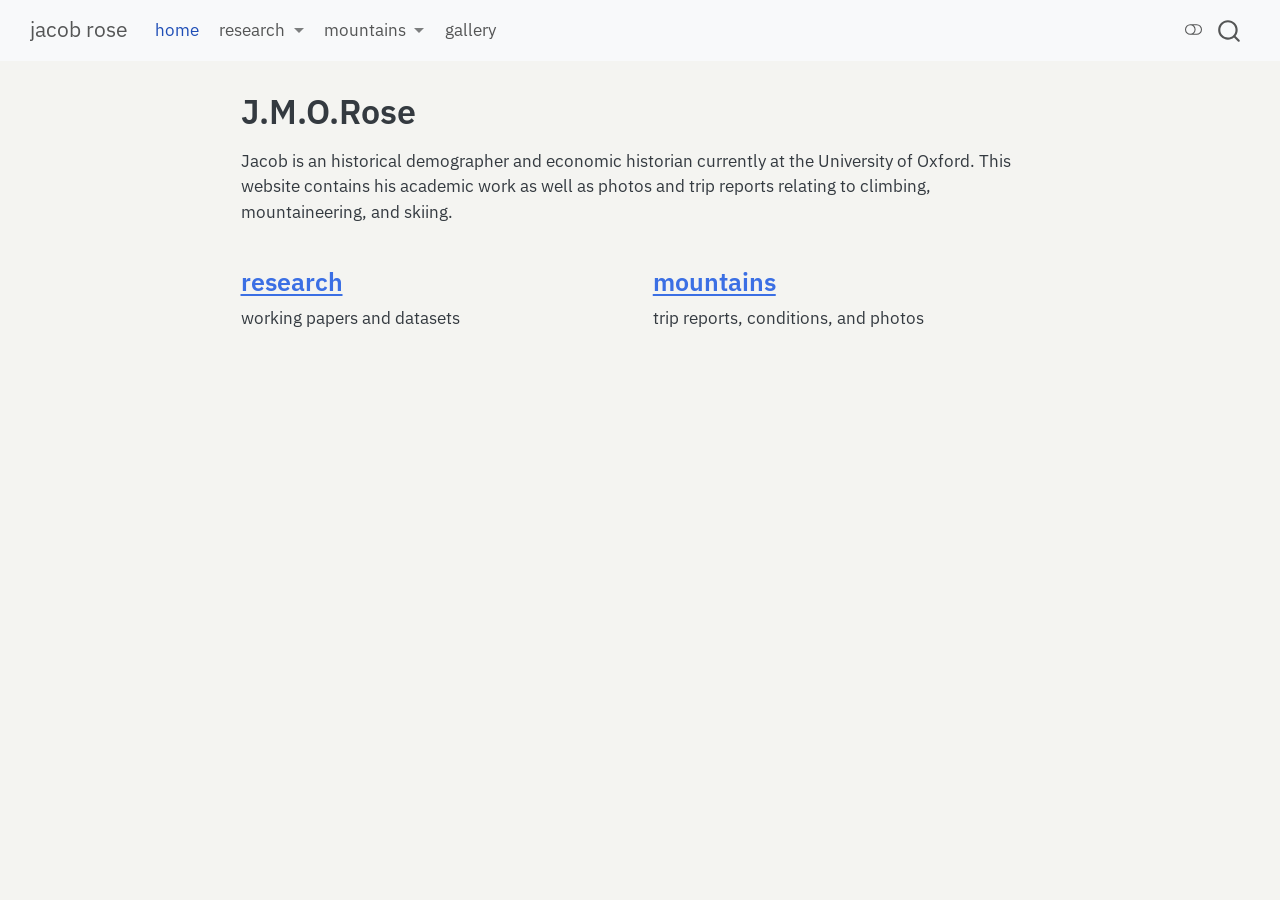
==== docs/index.html @ f940f609 "update site" ====
<!DOCTYPE html>
<html xmlns="http://www.w3.org/1999/xhtml" lang="en" xml:lang="en"><head>

<meta charset="utf-8">
<meta name="generator" content="quarto-1.5.57">

<meta name="viewport" content="width=device-width, initial-scale=1.0, user-scalable=yes">


<title>J.M.O.Rose – jacob rose</title>
<style>
code{white-space: pre-wrap;}
span.smallcaps{font-variant: small-caps;}
div.columns{display: flex; gap: min(4vw, 1.5em);}
div.column{flex: auto; overflow-x: auto;}
div.hanging-indent{margin-left: 1.5em; text-indent: -1.5em;}
ul.task-list{list-style: none;}
ul.task-list li input[type="checkbox"] {
  width: 0.8em;
  margin: 0 0.8em 0.2em -1em; /* quarto-specific, see https://github.com/quarto-dev/quarto-cli/issues/4556 */ 
  vertical-align: middle;
}
</style>


<script src="site_libs/quarto-nav/quarto-nav.js"></script>
<script src="site_libs/quarto-nav/headroom.min.js"></script>
<script src="site_libs/clipboard/clipboard.min.js"></script>
<script src="site_libs/quarto-search/autocomplete.umd.js"></script>
<script src="site_libs/quarto-search/fuse.min.js"></script>
<script src="site_libs/quarto-search/quarto-search.js"></script>
<meta name="quarto:offset" content="./">
<script src="site_libs/quarto-html/quarto.js"></script>
<script src="site_libs/quarto-html/popper.min.js"></script>
<script src="site_libs/quarto-html/tippy.umd.min.js"></script>
<script src="site_libs/quarto-html/anchor.min.js"></script>
<link href="site_libs/quarto-html/tippy.css" rel="stylesheet">
<link href="site_libs/quarto-html/quarto-syntax-highlighting.css" rel="stylesheet" class="quarto-color-scheme" id="quarto-text-highlighting-styles">
<link href="site_libs/quarto-html/quarto-syntax-highlighting-dark.css" rel="prefetch" class="quarto-color-scheme quarto-color-alternate" id="quarto-text-highlighting-styles">
<script src="site_libs/bootstrap/bootstrap.min.js"></script>
<link href="site_libs/bootstrap/bootstrap-icons.css" rel="stylesheet">
<link href="site_libs/bootstrap/bootstrap.min.css" rel="stylesheet" class="quarto-color-scheme" id="quarto-bootstrap" data-mode="light">
<link href="site_libs/bootstrap/bootstrap-dark.min.css" rel="prefetch" class="quarto-color-scheme quarto-color-alternate" id="quarto-bootstrap" data-mode="dark">
<script id="quarto-search-options" type="application/json">{
  "location": "navbar",
  "copy-button": false,
  "collapse-after": 3,
  "panel-placement": "end",
  "type": "overlay",
  "limit": 50,
  "keyboard-shortcut": [
    "f",
    "/",
    "s"
  ],
  "show-item-context": false,
  "language": {
    "search-no-results-text": "No results",
    "search-matching-documents-text": "matching documents",
    "search-copy-link-title": "Copy link to search",
    "search-hide-matches-text": "Hide additional matches",
    "search-more-match-text": "more match in this document",
    "search-more-matches-text": "more matches in this document",
    "search-clear-button-title": "Clear",
    "search-text-placeholder": "",
    "search-detached-cancel-button-title": "Cancel",
    "search-submit-button-title": "Submit",
    "search-label": "Search"
  }
}</script>


<link rel="stylesheet" href="styles.css">
</head>

<body class="nav-fixed fullcontent">

<div id="quarto-search-results"></div>
  <header id="quarto-header" class="headroom fixed-top">
    <nav class="navbar navbar-expand-lg " data-bs-theme="dark">
      <div class="navbar-container container-fluid">
      <div class="navbar-brand-container mx-auto">
    <a class="navbar-brand" href="./index.html">
    <span class="navbar-title">jacob rose</span>
    </a>
  </div>
            <div id="quarto-search" class="" title="Search"></div>
          <button class="navbar-toggler" type="button" data-bs-toggle="collapse" data-bs-target="#navbarCollapse" aria-controls="navbarCollapse" role="menu" aria-expanded="false" aria-label="Toggle navigation" onclick="if (window.quartoToggleHeadroom) { window.quartoToggleHeadroom(); }">
  <span class="navbar-toggler-icon"></span>
</button>
          <div class="collapse navbar-collapse" id="navbarCollapse">
            <ul class="navbar-nav navbar-nav-scroll me-auto">
  <li class="nav-item">
    <a class="nav-link active" href="./index.html" aria-current="page"> 
<span class="menu-text">home</span></a>
  </li>  
  <li class="nav-item dropdown ">
    <a class="nav-link dropdown-toggle" href="#" id="nav-menu-research" role="link" data-bs-toggle="dropdown" aria-expanded="false">
 <span class="menu-text">research</span>
    </a>
    <ul class="dropdown-menu" aria-labelledby="nav-menu-research">    
        <li>
    <a class="dropdown-item" href="./research/index.html">
 <span class="dropdown-text">overview</span></a>
  </li>  
        <li>
    <a class="dropdown-item" href="./research/gallery.html">
 <span class="dropdown-text">gallery</span></a>
  </li>  
    </ul>
  </li>
  <li class="nav-item dropdown ">
    <a class="nav-link dropdown-toggle" href="#" id="nav-menu-mountains" role="link" data-bs-toggle="dropdown" aria-expanded="false">
 <span class="menu-text">mountains</span>
    </a>
    <ul class="dropdown-menu" aria-labelledby="nav-menu-mountains">    
        <li>
    <a class="dropdown-item" href="./mountains/index.html">
 <span class="dropdown-text">overview</span></a>
  </li>  
        <li>
    <a class="dropdown-item" href="./mountains/gallery.html">
 <span class="dropdown-text">gallery</span></a>
  </li>  
    </ul>
  </li>
  <li class="nav-item">
    <a class="nav-link" href="./gallery/index.html"> 
<span class="menu-text">gallery</span></a>
  </li>  
</ul>
          </div> <!-- /navcollapse -->
            <div class="quarto-navbar-tools">
  <a href="" class="quarto-color-scheme-toggle quarto-navigation-tool  px-1" onclick="window.quartoToggleColorScheme(); return false;" title="Toggle dark mode"><i class="bi"></i></a>
</div>
      </div> <!-- /container-fluid -->
    </nav>
</header>
<!-- content -->
<div id="quarto-content" class="quarto-container page-columns page-rows-contents page-layout-article page-navbar">
<!-- sidebar -->
<!-- margin-sidebar -->
    
<!-- main -->
<main class="content" id="quarto-document-content">

<header id="title-block-header" class="quarto-title-block default">
<div class="quarto-title">
<h1 class="title">J.M.O.Rose</h1>
</div>



<div class="quarto-title-meta">

    
  
    
  </div>
  


</header>


<p>Jacob is an historical demographer and economic historian currently at the University of Oxford. This website contains his academic work as well as photos and trip reports relating to climbing, mountaineering, and skiing.</p>
<div class="grid">
<section id="research" class="level3 g-col-12 g-col-md-6">
<h3 class="anchored" data-anchor-id="research"><a href="./research/index.html">research</a></h3>
<p>working papers and datasets</p>
</section>
<section id="mountains" class="level3 g-col-12 g-col-md-6">
<h3 class="anchored" data-anchor-id="mountains"><a href="./mountains/index.html">mountains</a></h3>
<p>trip reports, conditions, and photos</p>
</section>
</div>



</main> <!-- /main -->
<script id="quarto-html-after-body" type="application/javascript">
window.document.addEventListener("DOMContentLoaded", function (event) {
  const toggleBodyColorMode = (bsSheetEl) => {
    const mode = bsSheetEl.getAttribute("data-mode");
    const bodyEl = window.document.querySelector("body");
    if (mode === "dark") {
      bodyEl.classList.add("quarto-dark");
      bodyEl.classList.remove("quarto-light");
    } else {
      bodyEl.classList.add("quarto-light");
      bodyEl.classList.remove("quarto-dark");
    }
  }
  const toggleBodyColorPrimary = () => {
    const bsSheetEl = window.document.querySelector("link#quarto-bootstrap");
    if (bsSheetEl) {
      toggleBodyColorMode(bsSheetEl);
    }
  }
  toggleBodyColorPrimary();  
  const disableStylesheet = (stylesheets) => {
    for (let i=0; i < stylesheets.length; i++) {
      const stylesheet = stylesheets[i];
      stylesheet.rel = 'prefetch';
    }
  }
  const enableStylesheet = (stylesheets) => {
    for (let i=0; i < stylesheets.length; i++) {
      const stylesheet = stylesheets[i];
      stylesheet.rel = 'stylesheet';
    }
  }
  const manageTransitions = (selector, allowTransitions) => {
    const els = window.document.querySelectorAll(selector);
    for (let i=0; i < els.length; i++) {
      const el = els[i];
      if (allowTransitions) {
        el.classList.remove('notransition');
      } else {
        el.classList.add('notransition');
      }
    }
  }
  const toggleGiscusIfUsed = (isAlternate, darkModeDefault) => {
    const baseTheme = document.querySelector('#giscus-base-theme')?.value ?? 'light';
    const alternateTheme = document.querySelector('#giscus-alt-theme')?.value ?? 'dark';
    let newTheme = '';
    if(darkModeDefault) {
      newTheme = isAlternate ? baseTheme : alternateTheme;
    } else {
      newTheme = isAlternate ? alternateTheme : baseTheme;
    }
    const changeGiscusTheme = () => {
      // From: https://github.com/giscus/giscus/issues/336
      const sendMessage = (message) => {
        const iframe = document.querySelector('iframe.giscus-frame');
        if (!iframe) return;
        iframe.contentWindow.postMessage({ giscus: message }, 'https://giscus.app');
      }
      sendMessage({
        setConfig: {
          theme: newTheme
        }
      });
    }
    const isGiscussLoaded = window.document.querySelector('iframe.giscus-frame') !== null;
    if (isGiscussLoaded) {
      changeGiscusTheme();
    }
  }
  const toggleColorMode = (alternate) => {
    // Switch the stylesheets
    const alternateStylesheets = window.document.querySelectorAll('link.quarto-color-scheme.quarto-color-alternate');
    manageTransitions('#quarto-margin-sidebar .nav-link', false);
    if (alternate) {
      enableStylesheet(alternateStylesheets);
      for (const sheetNode of alternateStylesheets) {
        if (sheetNode.id === "quarto-bootstrap") {
          toggleBodyColorMode(sheetNode);
        }
      }
    } else {
      disableStylesheet(alternateStylesheets);
      toggleBodyColorPrimary();
    }
    manageTransitions('#quarto-margin-sidebar .nav-link', true);
    // Switch the toggles
    const toggles = window.document.querySelectorAll('.quarto-color-scheme-toggle');
    for (let i=0; i < toggles.length; i++) {
      const toggle = toggles[i];
      if (toggle) {
        if (alternate) {
          toggle.classList.add("alternate");     
        } else {
          toggle.classList.remove("alternate");
        }
      }
    }
    // Hack to workaround the fact that safari doesn't
    // properly recolor the scrollbar when toggling (#1455)
    if (navigator.userAgent.indexOf('Safari') > 0 && navigator.userAgent.indexOf('Chrome') == -1) {
      manageTransitions("body", false);
      window.scrollTo(0, 1);
      setTimeout(() => {
        window.scrollTo(0, 0);
        manageTransitions("body", true);
      }, 40);  
    }
  }
  const isFileUrl = () => { 
    return window.location.protocol === 'file:';
  }
  const hasAlternateSentinel = () => {  
    let styleSentinel = getColorSchemeSentinel();
    if (styleSentinel !== null) {
      return styleSentinel === "alternate";
    } else {
      return false;
    }
  }
  const setStyleSentinel = (alternate) => {
    const value = alternate ? "alternate" : "default";
    if (!isFileUrl()) {
      window.localStorage.setItem("quarto-color-scheme", value);
    } else {
      localAlternateSentinel = value;
    }
  }
  const getColorSchemeSentinel = () => {
    if (!isFileUrl()) {
      const storageValue = window.localStorage.getItem("quarto-color-scheme");
      return storageValue != null ? storageValue : localAlternateSentinel;
    } else {
      return localAlternateSentinel;
    }
  }
  const darkModeDefault = false;
  let localAlternateSentinel = darkModeDefault ? 'alternate' : 'default';
  // Dark / light mode switch
  window.quartoToggleColorScheme = () => {
    // Read the current dark / light value 
    let toAlternate = !hasAlternateSentinel();
    toggleColorMode(toAlternate);
    setStyleSentinel(toAlternate);
    toggleGiscusIfUsed(toAlternate, darkModeDefault);
  };
  // Ensure there is a toggle, if there isn't float one in the top right
  if (window.document.querySelector('.quarto-color-scheme-toggle') === null) {
    const a = window.document.createElement('a');
    a.classList.add('top-right');
    a.classList.add('quarto-color-scheme-toggle');
    a.href = "";
    a.onclick = function() { try { window.quartoToggleColorScheme(); } catch {} return false; };
    const i = window.document.createElement("i");
    i.classList.add('bi');
    a.appendChild(i);
    window.document.body.appendChild(a);
  }
  // Switch to dark mode if need be
  if (hasAlternateSentinel()) {
    toggleColorMode(true);
  } else {
    toggleColorMode(false);
  }
  const icon = "";
  const anchorJS = new window.AnchorJS();
  anchorJS.options = {
    placement: 'right',
    icon: icon
  };
  anchorJS.add('.anchored');
  const isCodeAnnotation = (el) => {
    for (const clz of el.classList) {
      if (clz.startsWith('code-annotation-')) {                     
        return true;
      }
    }
    return false;
  }
  const onCopySuccess = function(e) {
    // button target
    const button = e.trigger;
    // don't keep focus
    button.blur();
    // flash "checked"
    button.classList.add('code-copy-button-checked');
    var currentTitle = button.getAttribute("title");
    button.setAttribute("title", "Copied!");
    let tooltip;
    if (window.bootstrap) {
      button.setAttribute("data-bs-toggle", "tooltip");
      button.setAttribute("data-bs-placement", "left");
      button.setAttribute("data-bs-title", "Copied!");
      tooltip = new bootstrap.Tooltip(button, 
        { trigger: "manual", 
          customClass: "code-copy-button-tooltip",
          offset: [0, -8]});
      tooltip.show();    
    }
    setTimeout(function() {
      if (tooltip) {
        tooltip.hide();
        button.removeAttribute("data-bs-title");
        button.removeAttribute("data-bs-toggle");
        button.removeAttribute("data-bs-placement");
      }
      button.setAttribute("title", currentTitle);
      button.classList.remove('code-copy-button-checked');
    }, 1000);
    // clear code selection
    e.clearSelection();
  }
  const getTextToCopy = function(trigger) {
      const codeEl = trigger.previousElementSibling.cloneNode(true);
      for (const childEl of codeEl.children) {
        if (isCodeAnnotation(childEl)) {
          childEl.remove();
        }
      }
      return codeEl.innerText;
  }
  const clipboard = new window.ClipboardJS('.code-copy-button:not([data-in-quarto-modal])', {
    text: getTextToCopy
  });
  clipboard.on('success', onCopySuccess);
  if (window.document.getElementById('quarto-embedded-source-code-modal')) {
    // For code content inside modals, clipBoardJS needs to be initialized with a container option
    // TODO: Check when it could be a function (https://github.com/zenorocha/clipboard.js/issues/860)
    const clipboardModal = new window.ClipboardJS('.code-copy-button[data-in-quarto-modal]', {
      text: getTextToCopy,
      container: window.document.getElementById('quarto-embedded-source-code-modal')
    });
    clipboardModal.on('success', onCopySuccess);
  }
    var localhostRegex = new RegExp(/^(?:http|https):\/\/localhost\:?[0-9]*\//);
    var mailtoRegex = new RegExp(/^mailto:/);
      var filterRegex = new RegExp('/' + window.location.host + '/');
    var isInternal = (href) => {
        return filterRegex.test(href) || localhostRegex.test(href) || mailtoRegex.test(href);
    }
    // Inspect non-navigation links and adorn them if external
 	var links = window.document.querySelectorAll('a[href]:not(.nav-link):not(.navbar-brand):not(.toc-action):not(.sidebar-link):not(.sidebar-item-toggle):not(.pagination-link):not(.no-external):not([aria-hidden]):not(.dropdown-item):not(.quarto-navigation-tool):not(.about-link)');
    for (var i=0; i<links.length; i++) {
      const link = links[i];
      if (!isInternal(link.href)) {
        // undo the damage that might have been done by quarto-nav.js in the case of
        // links that we want to consider external
        if (link.dataset.originalHref !== undefined) {
          link.href = link.dataset.originalHref;
        }
      }
    }
  function tippyHover(el, contentFn, onTriggerFn, onUntriggerFn) {
    const config = {
      allowHTML: true,
      maxWidth: 500,
      delay: 100,
      arrow: false,
      appendTo: function(el) {
          return el.parentElement;
      },
      interactive: true,
      interactiveBorder: 10,
      theme: 'quarto',
      placement: 'bottom-start',
    };
    if (contentFn) {
      config.content = contentFn;
    }
    if (onTriggerFn) {
      config.onTrigger = onTriggerFn;
    }
    if (onUntriggerFn) {
      config.onUntrigger = onUntriggerFn;
    }
    window.tippy(el, config); 
  }
  const noterefs = window.document.querySelectorAll('a[role="doc-noteref"]');
  for (var i=0; i<noterefs.length; i++) {
    const ref = noterefs[i];
    tippyHover(ref, function() {
      // use id or data attribute instead here
      let href = ref.getAttribute('data-footnote-href') || ref.getAttribute('href');
      try { href = new URL(href).hash; } catch {}
      const id = href.replace(/^#\/?/, "");
      const note = window.document.getElementById(id);
      if (note) {
        return note.innerHTML;
      } else {
        return "";
      }
    });
  }
  const xrefs = window.document.querySelectorAll('a.quarto-xref');
  const processXRef = (id, note) => {
    // Strip column container classes
    const stripColumnClz = (el) => {
      el.classList.remove("page-full", "page-columns");
      if (el.children) {
        for (const child of el.children) {
          stripColumnClz(child);
        }
      }
    }
    stripColumnClz(note)
    if (id === null || id.startsWith('sec-')) {
      // Special case sections, only their first couple elements
      const container = document.createElement("div");
      if (note.children && note.children.length > 2) {
        container.appendChild(note.children[0].cloneNode(true));
        for (let i = 1; i < note.children.length; i++) {
          const child = note.children[i];
          if (child.tagName === "P" && child.innerText === "") {
            continue;
          } else {
            container.appendChild(child.cloneNode(true));
            break;
          }
        }
        if (window.Quarto?.typesetMath) {
          window.Quarto.typesetMath(container);
        }
        return container.innerHTML
      } else {
        if (window.Quarto?.typesetMath) {
          window.Quarto.typesetMath(note);
        }
        return note.innerHTML;
      }
    } else {
      // Remove any anchor links if they are present
      const anchorLink = note.querySelector('a.anchorjs-link');
      if (anchorLink) {
        anchorLink.remove();
      }
      if (window.Quarto?.typesetMath) {
        window.Quarto.typesetMath(note);
      }
      // TODO in 1.5, we should make sure this works without a callout special case
      if (note.classList.contains("callout")) {
        return note.outerHTML;
      } else {
        return note.innerHTML;
      }
    }
  }
  for (var i=0; i<xrefs.length; i++) {
    const xref = xrefs[i];
    tippyHover(xref, undefined, function(instance) {
      instance.disable();
      let url = xref.getAttribute('href');
      let hash = undefined; 
      if (url.startsWith('#')) {
        hash = url;
      } else {
        try { hash = new URL(url).hash; } catch {}
      }
      if (hash) {
        const id = hash.replace(/^#\/?/, "");
        const note = window.document.getElementById(id);
        if (note !== null) {
          try {
            const html = processXRef(id, note.cloneNode(true));
            instance.setContent(html);
          } finally {
            instance.enable();
            instance.show();
          }
        } else {
          // See if we can fetch this
          fetch(url.split('#')[0])
          .then(res => res.text())
          .then(html => {
            const parser = new DOMParser();
            const htmlDoc = parser.parseFromString(html, "text/html");
            const note = htmlDoc.getElementById(id);
            if (note !== null) {
              const html = processXRef(id, note);
              instance.setContent(html);
            } 
          }).finally(() => {
            instance.enable();
            instance.show();
          });
        }
      } else {
        // See if we can fetch a full url (with no hash to target)
        // This is a special case and we should probably do some content thinning / targeting
        fetch(url)
        .then(res => res.text())
        .then(html => {
          const parser = new DOMParser();
          const htmlDoc = parser.parseFromString(html, "text/html");
          const note = htmlDoc.querySelector('main.content');
          if (note !== null) {
            // This should only happen for chapter cross references
            // (since there is no id in the URL)
            // remove the first header
            if (note.children.length > 0 && note.children[0].tagName === "HEADER") {
              note.children[0].remove();
            }
            const html = processXRef(null, note);
            instance.setContent(html);
          } 
        }).finally(() => {
          instance.enable();
          instance.show();
        });
      }
    }, function(instance) {
    });
  }
      let selectedAnnoteEl;
      const selectorForAnnotation = ( cell, annotation) => {
        let cellAttr = 'data-code-cell="' + cell + '"';
        let lineAttr = 'data-code-annotation="' +  annotation + '"';
        const selector = 'span[' + cellAttr + '][' + lineAttr + ']';
        return selector;
      }
      const selectCodeLines = (annoteEl) => {
        const doc = window.document;
        const targetCell = annoteEl.getAttribute("data-target-cell");
        const targetAnnotation = annoteEl.getAttribute("data-target-annotation");
        const annoteSpan = window.document.querySelector(selectorForAnnotation(targetCell, targetAnnotation));
        const lines = annoteSpan.getAttribute("data-code-lines").split(",");
        const lineIds = lines.map((line) => {
          return targetCell + "-" + line;
        })
        let top = null;
        let height = null;
        let parent = null;
        if (lineIds.length > 0) {
            //compute the position of the single el (top and bottom and make a div)
            const el = window.document.getElementById(lineIds[0]);
            top = el.offsetTop;
            height = el.offsetHeight;
            parent = el.parentElement.parentElement;
          if (lineIds.length > 1) {
            const lastEl = window.document.getElementById(lineIds[lineIds.length - 1]);
            const bottom = lastEl.offsetTop + lastEl.offsetHeight;
            height = bottom - top;
          }
          if (top !== null && height !== null && parent !== null) {
            // cook up a div (if necessary) and position it 
            let div = window.document.getElementById("code-annotation-line-highlight");
            if (div === null) {
              div = window.document.createElement("div");
              div.setAttribute("id", "code-annotation-line-highlight");
              div.style.position = 'absolute';
              parent.appendChild(div);
            }
            div.style.top = top - 2 + "px";
            div.style.height = height + 4 + "px";
            div.style.left = 0;
            let gutterDiv = window.document.getElementById("code-annotation-line-highlight-gutter");
            if (gutterDiv === null) {
              gutterDiv = window.document.createElement("div");
              gutterDiv.setAttribute("id", "code-annotation-line-highlight-gutter");
              gutterDiv.style.position = 'absolute';
              const codeCell = window.document.getElementById(targetCell);
              const gutter = codeCell.querySelector('.code-annotation-gutter');
              gutter.appendChild(gutterDiv);
            }
            gutterDiv.style.top = top - 2 + "px";
            gutterDiv.style.height = height + 4 + "px";
          }
          selectedAnnoteEl = annoteEl;
        }
      };
      const unselectCodeLines = () => {
        const elementsIds = ["code-annotation-line-highlight", "code-annotation-line-highlight-gutter"];
        elementsIds.forEach((elId) => {
          const div = window.document.getElementById(elId);
          if (div) {
            div.remove();
          }
        });
        selectedAnnoteEl = undefined;
      };
        // Handle positioning of the toggle
    window.addEventListener(
      "resize",
      throttle(() => {
        elRect = undefined;
        if (selectedAnnoteEl) {
          selectCodeLines(selectedAnnoteEl);
        }
      }, 10)
    );
    function throttle(fn, ms) {
    let throttle = false;
    let timer;
      return (...args) => {
        if(!throttle) { // first call gets through
            fn.apply(this, args);
            throttle = true;
        } else { // all the others get throttled
            if(timer) clearTimeout(timer); // cancel #2
            timer = setTimeout(() => {
              fn.apply(this, args);
              timer = throttle = false;
            }, ms);
        }
      };
    }
      // Attach click handler to the DT
      const annoteDls = window.document.querySelectorAll('dt[data-target-cell]');
      for (const annoteDlNode of annoteDls) {
        annoteDlNode.addEventListener('click', (event) => {
          const clickedEl = event.target;
          if (clickedEl !== selectedAnnoteEl) {
            unselectCodeLines();
            const activeEl = window.document.querySelector('dt[data-target-cell].code-annotation-active');
            if (activeEl) {
              activeEl.classList.remove('code-annotation-active');
            }
            selectCodeLines(clickedEl);
            clickedEl.classList.add('code-annotation-active');
          } else {
            // Unselect the line
            unselectCodeLines();
            clickedEl.classList.remove('code-annotation-active');
          }
        });
      }
  const findCites = (el) => {
    const parentEl = el.parentElement;
    if (parentEl) {
      const cites = parentEl.dataset.cites;
      if (cites) {
        return {
          el,
          cites: cites.split(' ')
        };
      } else {
        return findCites(el.parentElement)
      }
    } else {
      return undefined;
    }
  };
  var bibliorefs = window.document.querySelectorAll('a[role="doc-biblioref"]');
  for (var i=0; i<bibliorefs.length; i++) {
    const ref = bibliorefs[i];
    const citeInfo = findCites(ref);
    if (citeInfo) {
      tippyHover(citeInfo.el, function() {
        var popup = window.document.createElement('div');
        citeInfo.cites.forEach(function(cite) {
          var citeDiv = window.document.createElement('div');
          citeDiv.classList.add('hanging-indent');
          citeDiv.classList.add('csl-entry');
          var biblioDiv = window.document.getElementById('ref-' + cite);
          if (biblioDiv) {
            citeDiv.innerHTML = biblioDiv.innerHTML;
          }
          popup.appendChild(citeDiv);
        });
        return popup.innerHTML;
      });
    }
  }
});
</script>
</div> <!-- /content -->




</body></html>
---- docs/site_libs/quarto-html/tippy.css ----
.tippy-box[data-animation=fade][data-state=hidden]{opacity:0}[data-tippy-root]{max-width:calc(100vw - 10px)}.tippy-box{position:relative;background-color:#333;color:#fff;border-radius:4px;font-size:14px;line-height:1.4;white-space:normal;outline:0;transition-property:transform,visibility,opacity}.tippy-box[data-placement^=top]>.tippy-arrow{bottom:0}.tippy-box[data-placement^=top]>.tippy-arrow:before{bottom:-7px;left:0;border-width:8px 8px 0;border-top-color:initial;transform-origin:center top}.tippy-box[data-placement^=bottom]>.tippy-arrow{top:0}.tippy-box[data-placement^=bottom]>.tippy-arrow:before{top:-7px;left:0;border-width:0 8px 8px;border-bottom-color:initial;transform-origin:center bottom}.tippy-box[data-placement^=left]>.tippy-arrow{right:0}.tippy-box[data-placement^=left]>.tippy-arrow:before{border-width:8px 0 8px 8px;border-left-color:initial;right:-7px;transform-origin:center left}.tippy-box[data-placement^=right]>.tippy-arrow{left:0}.tippy-box[data-placement^=right]>.tippy-arrow:before{left:-7px;border-width:8px 8px 8px 0;border-right-color:initial;transform-origin:center right}.tippy-box[data-inertia][data-state=visible]{transition-timing-function:cubic-bezier(.54,1.5,.38,1.11)}.tippy-arrow{width:16px;height:16px;color:#333}.tippy-arrow:before{content:"";position:absolute;border-color:transparent;border-style:solid}.tippy-content{position:relative;padding:5px 9px;z-index:1}
---- docs/site_libs/quarto-html/quarto-syntax-highlighting.css ----
/* quarto syntax highlight colors */
:root {
  --quarto-hl-ot-color: #003B4F;
  --quarto-hl-at-color: #657422;
  --quarto-hl-ss-color: #20794D;
  --quarto-hl-an-color: #5E5E5E;
  --quarto-hl-fu-color: #4758AB;
  --quarto-hl-st-color: #20794D;
  --quarto-hl-cf-color: #003B4F;
  --quarto-hl-op-color: #5E5E5E;
  --quarto-hl-er-color: #AD0000;
  --quarto-hl-bn-color: #AD0000;
  --quarto-hl-al-color: #AD0000;
  --quarto-hl-va-color: #111111;
  --quarto-hl-bu-color: inherit;
  --quarto-hl-ex-color: inherit;
  --quarto-hl-pp-color: #AD0000;
  --quarto-hl-in-color: #5E5E5E;
  --quarto-hl-vs-color: #20794D;
  --quarto-hl-wa-color: #5E5E5E;
  --quarto-hl-do-color: #5E5E5E;
  --quarto-hl-im-color: #00769E;
  --quarto-hl-ch-color: #20794D;
  --quarto-hl-dt-color: #AD0000;
  --quarto-hl-fl-color: #AD0000;
  --quarto-hl-co-color: #5E5E5E;
  --quarto-hl-cv-color: #5E5E5E;
  --quarto-hl-cn-color: #8f5902;
  --quarto-hl-sc-color: #5E5E5E;
  --quarto-hl-dv-color: #AD0000;
  --quarto-hl-kw-color: #003B4F;
}

/* other quarto variables */
:root {
  --quarto-font-monospace: SFMono-Regular, Menlo, Monaco, Consolas, "Liberation Mono", "Courier New", monospace;
}

pre > code.sourceCode > span {
  color: #003B4F;
}

code span {
  color: #003B4F;
}

code.sourceCode > span {
  color: #003B4F;
}

div.sourceCode,
div.sourceCode pre.sourceCode {
  color: #003B4F;
}

code span.ot {
  color: #003B4F;
  font-style: inherit;
}

code span.at {
  color: #657422;
  font-style: inherit;
}

code span.ss {
  color: #20794D;
  font-style: inherit;
}

code span.an {
  color: #5E5E5E;
  font-style: inherit;
}

code span.fu {
  color: #4758AB;
  font-style: inherit;
}

code span.st {
  color: #20794D;
  font-style: inherit;
}

code span.cf {
  color: #003B4F;
  font-weight: bold;
  font-style: inherit;
}

code span.op {
  color: #5E5E5E;
  font-style: inherit;
}

code span.er {
  color: #AD0000;
  font-style: inherit;
}

code span.bn {
  color: #AD0000;
  font-style: inherit;
}

code span.al {
  color: #AD0000;
  font-style: inherit;
}

code span.va {
  color: #111111;
  font-style: inherit;
}

code span.bu {
  font-style: inherit;
}

code span.ex {
  font-style: inherit;
}

code span.pp {
  color: #AD0000;
  font-style: inherit;
}

code span.in {
  color: #5E5E5E;
  font-style: inherit;
}

code span.vs {
  color: #20794D;
  font-style: inherit;
}

code span.wa {
  color: #5E5E5E;
  font-style: italic;
}

code span.do {
  color: #5E5E5E;
  font-style: italic;
}

code span.im {
  color: #00769E;
  font-style: inherit;
}

code span.ch {
  color: #20794D;
  font-style: inherit;
}

code span.dt {
  color: #AD0000;
  font-style: inherit;
}

code span.fl {
  color: #AD0000;
  font-style: inherit;
}

code span.co {
  color: #5E5E5E;
  font-style: inherit;
}

code span.cv {
  color: #5E5E5E;
  font-style: italic;
}

code span.cn {
  color: #8f5902;
  font-style: inherit;
}

code span.sc {
  color: #5E5E5E;
  font-style: inherit;
}

code span.dv {
  color: #AD0000;
  font-style: inherit;
}

code span.kw {
  color: #003B4F;
  font-weight: bold;
  font-style: inherit;
}

.prevent-inlining {
  content: "</";
}

/*# sourceMappingURL=debc5d5d77c3f9108843748ff7464032.css.map */
---- docs/site_libs/quarto-html/quarto-syntax-highlighting-dark.css ----
/* quarto syntax highlight colors */
:root {
  --quarto-hl-al-color: #f07178;
  --quarto-hl-an-color: #d4d0ab;
  --quarto-hl-at-color: #00e0e0;
  --quarto-hl-bn-color: #d4d0ab;
  --quarto-hl-bu-color: #abe338;
  --quarto-hl-ch-color: #abe338;
  --quarto-hl-co-color: #f8f8f2;
  --quarto-hl-cv-color: #ffd700;
  --quarto-hl-cn-color: #ffd700;
  --quarto-hl-cf-color: #ffa07a;
  --quarto-hl-dt-color: #ffa07a;
  --quarto-hl-dv-color: #d4d0ab;
  --quarto-hl-do-color: #f8f8f2;
  --quarto-hl-er-color: #f07178;
  --quarto-hl-ex-color: #00e0e0;
  --quarto-hl-fl-color: #d4d0ab;
  --quarto-hl-fu-color: #ffa07a;
  --quarto-hl-im-color: #abe338;
  --quarto-hl-in-color: #d4d0ab;
  --quarto-hl-kw-color: #ffa07a;
  --quarto-hl-op-color: #ffa07a;
  --quarto-hl-ot-color: #00e0e0;
  --quarto-hl-pp-color: #dcc6e0;
  --quarto-hl-re-color: #00e0e0;
  --quarto-hl-sc-color: #abe338;
  --quarto-hl-ss-color: #abe338;
  --quarto-hl-st-color: #abe338;
  --quarto-hl-va-color: #00e0e0;
  --quarto-hl-vs-color: #abe338;
  --quarto-hl-wa-color: #dcc6e0;
}

/* other quarto variables */
:root {
  --quarto-font-monospace: SFMono-Regular, Menlo, Monaco, Consolas, "Liberation Mono", "Courier New", monospace;
}

code span.al {
  background-color: #2a0f15;
  font-weight: bold;
  color: #f07178;
}

code span.an {
  color: #d4d0ab;
}

code span.at {
  color: #00e0e0;
}

code span.bn {
  color: #d4d0ab;
}

code span.bu {
  color: #abe338;
}

code span.ch {
  color: #abe338;
}

code span.co {
  font-style: italic;
  color: #f8f8f2;
}

code span.cv {
  color: #ffd700;
}

code span.cn {
  color: #ffd700;
}

code span.cf {
  font-weight: bold;
  color: #ffa07a;
}

code span.dt {
  color: #ffa07a;
}

code span.dv {
  color: #d4d0ab;
}

code span.do {
  color: #f8f8f2;
}

code span.er {
  color: #f07178;
  text-decoration: underline;
}

code span.ex {
  font-weight: bold;
  color: #00e0e0;
}

code span.fl {
  color: #d4d0ab;
}

code span.fu {
  color: #ffa07a;
}

code span.im {
  color: #abe338;
}

code span.in {
  color: #d4d0ab;
}

code span.kw {
  font-weight: bold;
  color: #ffa07a;
}

pre > code.sourceCode > span {
  color: #f8f8f2;
}

code span {
  color: #f8f8f2;
}

code.sourceCode > span {
  color: #f8f8f2;
}

div.sourceCode,
div.sourceCode pre.sourceCode {
  color: #f8f8f2;
}

code span.op {
  color: #ffa07a;
}

code span.ot {
  color: #00e0e0;
}

code span.pp {
  color: #dcc6e0;
}

code span.re {
  background-color: #f8f8f2;
  color: #00e0e0;
}

code span.sc {
  color: #abe338;
}

code span.ss {
  color: #abe338;
}

code span.st {
  color: #abe338;
}

code span.va {
  color: #00e0e0;
}

code span.vs {
  color: #abe338;
}

code span.wa {
  color: #dcc6e0;
}

.prevent-inlining {
  content: "</";
}

/*# sourceMappingURL=935a306eefa94366c21e1a970dddb765.css.map */
---- docs/styles.css ----
@import url("https://fonts.googleapis.com/css2?family=IBM+Plex+Sans:ital,wght@0,400;0,600;0,700;1,400&display=swap");

body, h1, h2, h3, h4, h5, h6, .navbar, .navbar-brand, .nav-link, .dropdown-item, table {
  font-family: "IBM Plex Sans", sans-serif;
}

.quarto-title-meta { text-transform: lowercase; }

.panels { display: grid; grid-template-columns: repeat(3, minmax(0, 1fr)); gap: 2.5rem; align-items: start; }
@media (max-width: 991.98px) { .panels { grid-template-columns: 1fr; } }
.panel-head { display: block; font-size: 1.2rem; font-weight: 600; padding-bottom: .5rem; border-bottom: 2px solid rgba(127, 127, 127, .35); }
.entry { position: relative; padding: 1.1rem 0 1.25rem; border-bottom: 1px solid rgba(127, 127, 127, .2); }
.entry p { margin-bottom: .5rem; }
.entry > p:last-child { margin-bottom: 0; }
.entry-top { display: flex; align-items: center; gap: .9rem; margin-bottom: .7rem; }
.entry-top p { margin: 0; }
.entry-thumb { width: 84px; height: 84px; object-fit: cover; border-radius: 4px; display: block; }
.entry-title { font-weight: 600; color: inherit; text-decoration: none; }
.entry:hover .entry-title { text-decoration: underline; }
.entry-date { font-size: .85rem; opacity: .65; }
.entry-empty { opacity: .6; }

.photo-grid { display: grid; grid-template-columns: repeat(2, minmax(0, 1fr)); gap: 1.25rem; }
@media (max-width: 575.98px) { .photo-grid { grid-template-columns: 1fr; } }
.photo-grid > *, .photo-grid figure, .photo-grid p { margin: 0; }
.photo-grid img { width: 100%; aspect-ratio: 4 / 3; object-fit: cover; border-radius: 4px; display: block; margin: 0; }
.photo-grid figcaption { display: none; }

.gslide-image img { max-height: 78vh !important; }
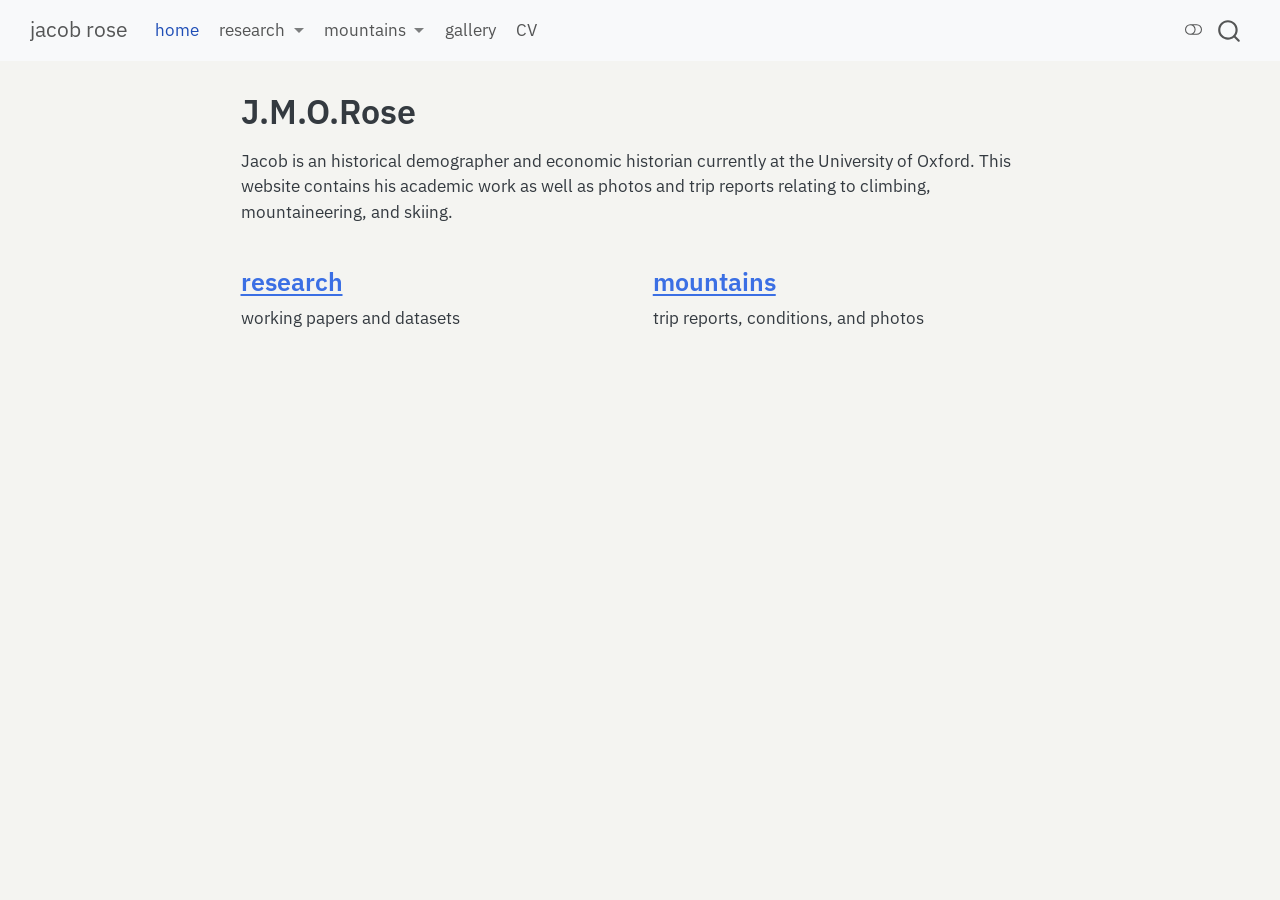
==== commit da6c73fe: "update site" ====
--- a/docs/index.html
+++ b/docs/index.html
@@ -128,6 +128,10 @@
     <a class="nav-link" href="./gallery/index.html"> 
 <span class="menu-text">gallery</span></a>
   </li>  
+  <li class="nav-item">
+    <a class="nav-link" href="./cv.html"> 
+<span class="menu-text">CV</span></a>
+  </li>  
 </ul>
           </div> <!-- /navcollapse -->
             <div class="quarto-navbar-tools">
--- a/docs/styles.css
+++ b/docs/styles.css
@@ -27,3 +27,6 @@
 .photo-grid figcaption { display: none; }
 
 .gslide-image img { max-height: 78vh !important; }
+
+.cv-frame { width: 100%; height: 85vh; border: 1px solid rgba(127, 127, 127, .3); border-radius: 4px; background: #fff; }
+.cv-download { font-size: .9rem; }
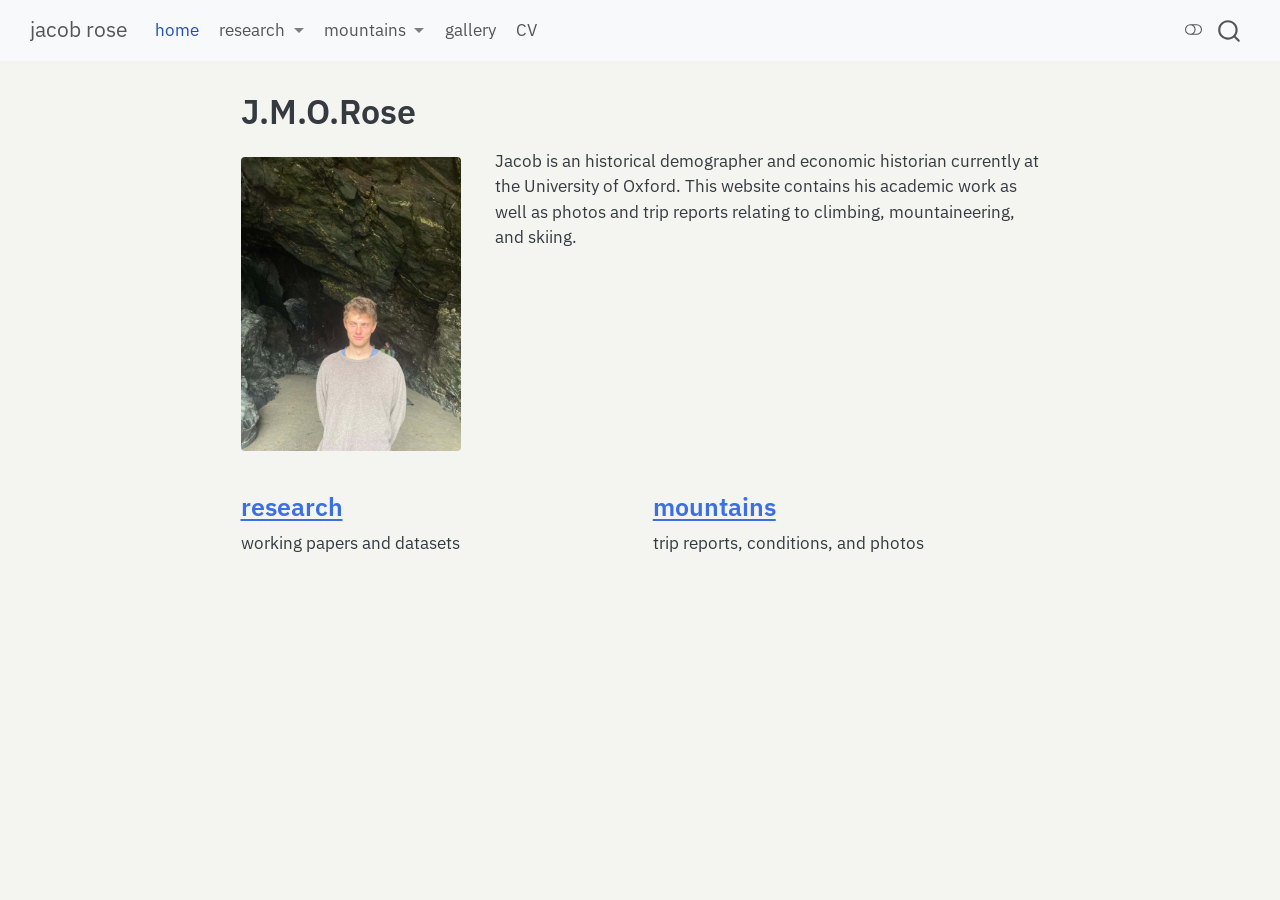
==== commit 8c88a176: "add photo" ====
--- a/docs/index.html
+++ b/docs/index.html
@@ -167,6 +167,7 @@
 </header>
 
 
+<p><img src="me.jpg" class="me-photo nolightbox img-fluid"></p>
 <p>Jacob is an historical demographer and economic historian currently at the University of Oxford. This website contains his academic work as well as photos and trip reports relating to climbing, mountaineering, and skiing.</p>
 <div class="grid">
 <section id="research" class="level3 g-col-12 g-col-md-6">
@@ -418,7 +419,7 @@
   }
     var localhostRegex = new RegExp(/^(?:http|https):\/\/localhost\:?[0-9]*\//);
     var mailtoRegex = new RegExp(/^mailto:/);
-      var filterRegex = new RegExp('/' + window.location.host + '/');
+      var filterRegex = new RegExp("https:\/\/jmor6018\.github\.io\/jacob-site\/");
     var isInternal = (href) => {
         return filterRegex.test(href) || localhostRegex.test(href) || mailtoRegex.test(href);
     }
--- a/docs/styles.css
+++ b/docs/styles.css
@@ -30,3 +30,7 @@
 
 .cv-frame { width: 100%; height: 85vh; border: 1px solid rgba(127, 127, 127, .3); border-radius: 4px; background: #fff; }
 .cv-download { font-size: .9rem; }
+
+.me-photo { float: left; width: 220px; margin: .5rem 2rem 1rem 0; border-radius: 4px; }
+@media (max-width: 575.98px) { .me-photo { float: none; width: 60%; display: block; margin: 0 auto 1rem; } }
+.grid { clear: both; }
